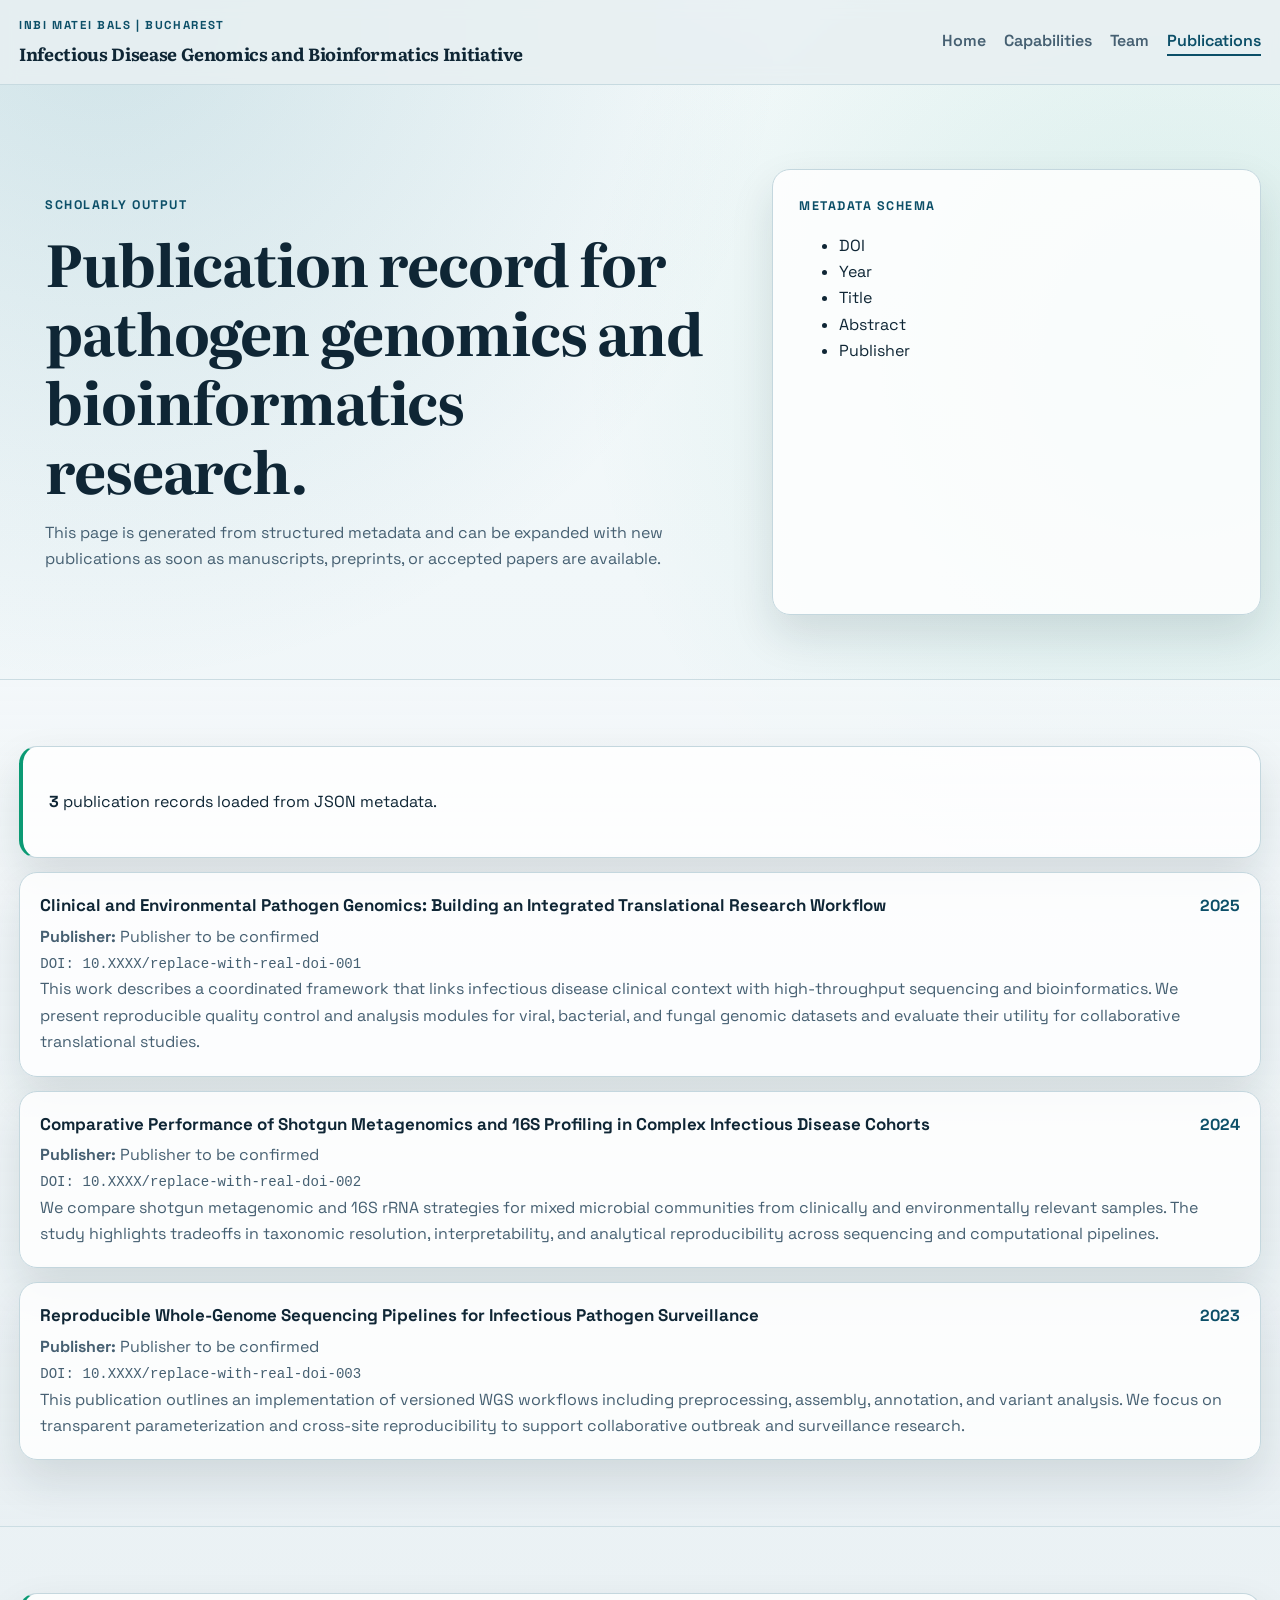
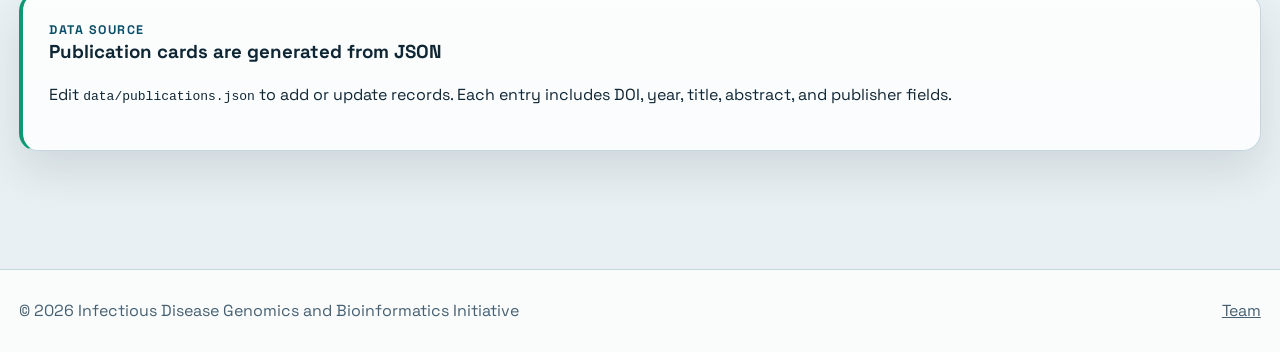
==== publications.html @ 913b8e95 "template expanding" ====
<!doctype html>
<html lang="en">
<head>
  <meta charset="utf-8">
  <meta name="viewport" content="width=device-width, initial-scale=1">
  <title>Publications | Infectious Disease Genomics and Bioinformatics Initiative</title>
  <meta name="description" content="Selected publications and output from pathogen genomics and metagenomics collaborations.">
  <meta name="theme-color" content="#0c4f68">
  <link rel="preconnect" href="https://fonts.googleapis.com">
  <link rel="preconnect" href="https://fonts.gstatic.com" crossorigin>
  <link href="https://fonts.googleapis.com/css2?family=Literata:opsz,wght@7..72,600;7..72,700&family=Space+Grotesk:wght@400;500;700&display=swap" rel="stylesheet">
  <link rel="stylesheet" href="styles.css">
</head>
<body>
  <div class="site">
    <header class="site-header">
      <div class="container header-row">
        <a class="brand" href="index.html">
          <span class="brand-kicker">INBI Matei Bals | Bucharest</span>
          <span class="brand-title">Infectious Disease Genomics and Bioinformatics Initiative</span>
        </a>
        <nav class="nav" aria-label="Main navigation">
          <a href="index.html">Home</a>
          <a href="capabilities.html">Capabilities</a>
          <a href="team.html">Team</a>
          <a class="is-active" href="publications.html">Publications</a>
        </nav>
      </div>
    </header>

    <main>
      <section class="hero">
        <div class="container hero-grid">
          <article class="hero-copy">
            <p class="kicker">Scholarly Output</p>
            <h1>Publication record for pathogen genomics and bioinformatics research.</h1>
            <p class="lead">
              This page is generated from structured metadata and can be expanded with new publications
              as soon as manuscripts, preprints, or accepted papers are available.
            </p>
          </article>
          <aside class="hero-panel">
            <p class="kicker">Metadata Schema</p>
            <ul>
              <li>DOI</li>
              <li>Year</li>
              <li>Title</li>
              <li>Abstract</li>
              <li>Publisher</li>
            </ul>
          </aside>
        </div>
      </section>

      <section class="section section-soft">
        <div class="container">
          <div id="pub-count" class="notice" style="margin-bottom:14px;"></div>
          <div id="publication-list" class="data-layout" aria-live="polite"></div>
        </div>
      </section>

      <section class="section">
        <div class="container notice">
          <p class="kicker">Data Source</p>
          <h3>Publication cards are generated from JSON</h3>
          <p>
            Edit <code>data/publications.json</code> to add or update records. Each entry includes DOI, year,
            title, abstract, and publisher fields.
          </p>
        </div>
      </section>
    </main>

    <footer class="site-footer">
      <div class="container footer-row">
        <p>&copy; <span data-year></span> Infectious Disease Genomics and Bioinformatics Initiative</p>
        <p><a href="team.html">Team</a></p>
      </div>
    </footer>
  </div>
  <script src="scripts/site.js"></script>
  <script src="scripts/publications.js"></script>
</body>
</html>
---- styles.css ----
:root {
  --bg: #e7eff2;
  --panel: #ffffff;
  --panel-soft: #f4f8fa;
  --text: #0f2635;
  --muted: #466072;
  --line: #c4d7de;
  --brand: #0f6f88;
  --brand-deep: #0c4f68;
  --accent: #0b9a74;
  --radius: 18px;
  --shadow: 0 20px 44px rgba(15, 38, 53, 0.12);
  --page-max: 1720px;
}

* {
  box-sizing: border-box;
}

html {
  scroll-behavior: smooth;
}

body {
  margin: 0;
  font-family: "Space Grotesk", "Segoe UI", sans-serif;
  color: var(--text);
  background: radial-gradient(circle at 8% 0%, rgba(15, 111, 136, 0.16), transparent 30%),
    radial-gradient(circle at 92% 18%, rgba(11, 154, 116, 0.12), transparent 30%),
    linear-gradient(180deg, #f5fafb 0%, #edf4f7 58%, #e8eff2 100%);
  line-height: 1.65;
}

a {
  color: inherit;
}

.site {
  min-height: 100vh;
}

.container {
  width: min(var(--page-max), calc(100vw - 2.4rem));
  margin: 0 auto;
}

.site-header {
  position: sticky;
  top: 0;
  z-index: 110;
  backdrop-filter: blur(8px);
  background: rgba(231, 239, 242, 0.88);
  border-bottom: 1px solid rgba(196, 215, 222, 0.9);
}

.header-row {
  min-height: 84px;
  display: flex;
  align-items: center;
  justify-content: space-between;
  gap: 18px;
}

.brand {
  text-decoration: none;
  display: grid;
  gap: 4px;
}

.brand-kicker {
  font-size: 0.72rem;
  letter-spacing: 0.14em;
  text-transform: uppercase;
  color: var(--brand-deep);
  font-weight: 700;
}

.brand-title {
  font-family: "Literata", "Georgia", serif;
  font-weight: 700;
  letter-spacing: -0.02em;
  font-size: 1.1rem;
}

.nav {
  display: flex;
  align-items: center;
  gap: 18px;
  flex-wrap: wrap;
}

.nav a {
  text-decoration: none;
  color: var(--muted);
  font-weight: 600;
  border-bottom: 2px solid transparent;
  transition: color 180ms ease, border-color 180ms ease;
}

.nav a:hover,
.nav a:focus-visible,
.nav a.is-active {
  color: var(--brand-deep);
  border-color: var(--brand-deep);
}

.hero {
  padding: 84px 0 64px;
}

.hero-grid {
  display: grid;
  grid-template-columns: 1.2fr 0.8fr;
  gap: 20px;
  align-items: stretch;
}

.hero-panel,
.card,
.metric,
.notice {
  border: 1px solid var(--line);
  border-radius: var(--radius);
  background: rgba(255, 255, 255, 0.84);
  box-shadow: var(--shadow);
}

.hero-copy,
.hero-panel,
.card,
.notice {
  padding: 26px;
}

.kicker {
  margin: 0;
  text-transform: uppercase;
  letter-spacing: 0.12em;
  font-size: 0.78rem;
  font-weight: 700;
  color: var(--brand-deep);
}

h1,
h2,
h3,
h4 {
  margin-top: 0;
  line-height: 1.2;
}

h1,
h2 {
  font-family: "Literata", "Georgia", serif;
  letter-spacing: -0.02em;
}

h1 {
  margin: 12px 0 14px;
  font-size: clamp(2rem, 4.5vw, 3.8rem);
  max-width: 22ch;
}

h2 {
  margin-bottom: 14px;
  font-size: clamp(1.4rem, 3vw, 2.45rem);
}

.lead {
  color: var(--muted);
  max-width: 66ch;
}

.hero-actions {
  margin-top: 26px;
  display: flex;
  flex-wrap: wrap;
  gap: 12px;
}

.btn {
  display: inline-flex;
  align-items: center;
  justify-content: center;
  text-decoration: none;
  border-radius: 999px;
  padding: 11px 18px;
  border: 1px solid transparent;
  font-weight: 700;
  transition: transform 180ms ease, box-shadow 180ms ease;
}

.btn:hover {
  transform: translateY(-1px);
}

.btn-primary {
  color: #ffffff;
  background: linear-gradient(125deg, var(--brand-deep), var(--brand));
  box-shadow: 0 10px 24px rgba(12, 79, 104, 0.3);
}

.btn-secondary {
  color: var(--brand-deep);
  border-color: var(--brand-deep);
  background: rgba(255, 255, 255, 0.7);
}

.metric-grid {
  display: grid;
  grid-template-columns: repeat(3, minmax(0, 1fr));
  gap: 12px;
  margin-top: 18px;
}

.metric {
  padding: 16px;
  background: var(--panel-soft);
}

.metric h3 {
  margin: 0;
  font-size: 2rem;
}

.metric p {
  margin: 6px 0 0;
  color: var(--muted);
  font-size: 0.92rem;
}

.section {
  padding: 66px 0;
}

.section-soft {
  background: linear-gradient(180deg, rgba(244, 248, 250, 0.8), rgba(232, 239, 242, 0.56));
  border-top: 1px solid rgba(196, 215, 222, 0.8);
  border-bottom: 1px solid rgba(196, 215, 222, 0.8);
}

.section-grid {
  display: grid;
  grid-template-columns: repeat(2, minmax(0, 1fr));
  gap: 16px;
}

.grid-3 {
  display: grid;
  grid-template-columns: repeat(3, minmax(0, 1fr));
  gap: 14px;
}

.card h3 {
  margin-bottom: 8px;
  font-size: 1.06rem;
}

.card p {
  margin: 0;
  color: var(--muted);
}

.card ul {
  margin: 10px 0 0;
  padding-left: 20px;
  color: var(--muted);
}

.notice {
  border-left: 4px solid var(--accent);
}

.data-layout {
  display: grid;
  gap: 14px;
}

.person-card {
  display: grid;
  grid-template-columns: 140px 1fr;
  gap: 16px;
  align-items: start;
}

.person-image {
  width: 140px;
  height: 140px;
  border-radius: 14px;
  border: 1px solid var(--line);
  object-fit: cover;
  background: linear-gradient(145deg, rgba(12, 79, 104, 0.1), rgba(11, 154, 116, 0.08));
}

.person-image.placeholder {
  display: grid;
  place-items: center;
  color: var(--brand-deep);
  font-weight: 700;
  font-size: 0.74rem;
  letter-spacing: 0.08em;
  text-transform: uppercase;
}

.person-meta p {
  margin: 6px 0 0;
}

.person-role {
  font-weight: 700;
  color: var(--brand-deep);
}

.pub-card {
  padding: 20px;
}

.pub-header {
  display: flex;
  justify-content: space-between;
  gap: 12px;
  align-items: baseline;
  flex-wrap: wrap;
}

.pub-year {
  color: var(--brand-deep);
  font-weight: 700;
}

.pub-doi {
  font-family: ui-monospace, SFMono-Regular, Menlo, Consolas, "Liberation Mono", monospace;
  font-size: 0.88rem;
}

.pub-abstract {
  margin-top: 10px;
  color: var(--muted);
}

.empty-state {
  padding: 20px;
  border: 1px dashed var(--line);
  border-radius: 14px;
  color: var(--muted);
  background: rgba(255, 255, 255, 0.7);
}

.site-footer {
  margin-top: 52px;
  border-top: 1px solid var(--line);
  background: rgba(255, 255, 255, 0.8);
}

.footer-row {
  min-height: 82px;
  display: flex;
  align-items: center;
  justify-content: space-between;
  gap: 12px;
  flex-wrap: wrap;
}

.footer-row p {
  margin: 0;
  color: var(--muted);
}

@media (max-width: 1150px) {
  .hero-grid,
  .section-grid,
  .grid-3,
  .metric-grid {
    grid-template-columns: 1fr;
  }

  .person-card {
    grid-template-columns: 1fr;
  }

  .person-image {
    width: 100%;
    max-width: 260px;
    height: 220px;
  }
}

@media (max-width: 860px) {
  .site-header {
    position: static;
  }

  .header-row {
    padding: 10px 0;
    align-items: flex-start;
    flex-direction: column;
  }

  .hero {
    padding-top: 48px;
  }
}

@media (prefers-reduced-motion: reduce) {
  html {
    scroll-behavior: auto;
  }

  * {
    animation-duration: 0.01ms !important;
    animation-iteration-count: 1 !important;
    transition-duration: 0.01ms !important;
  }
}
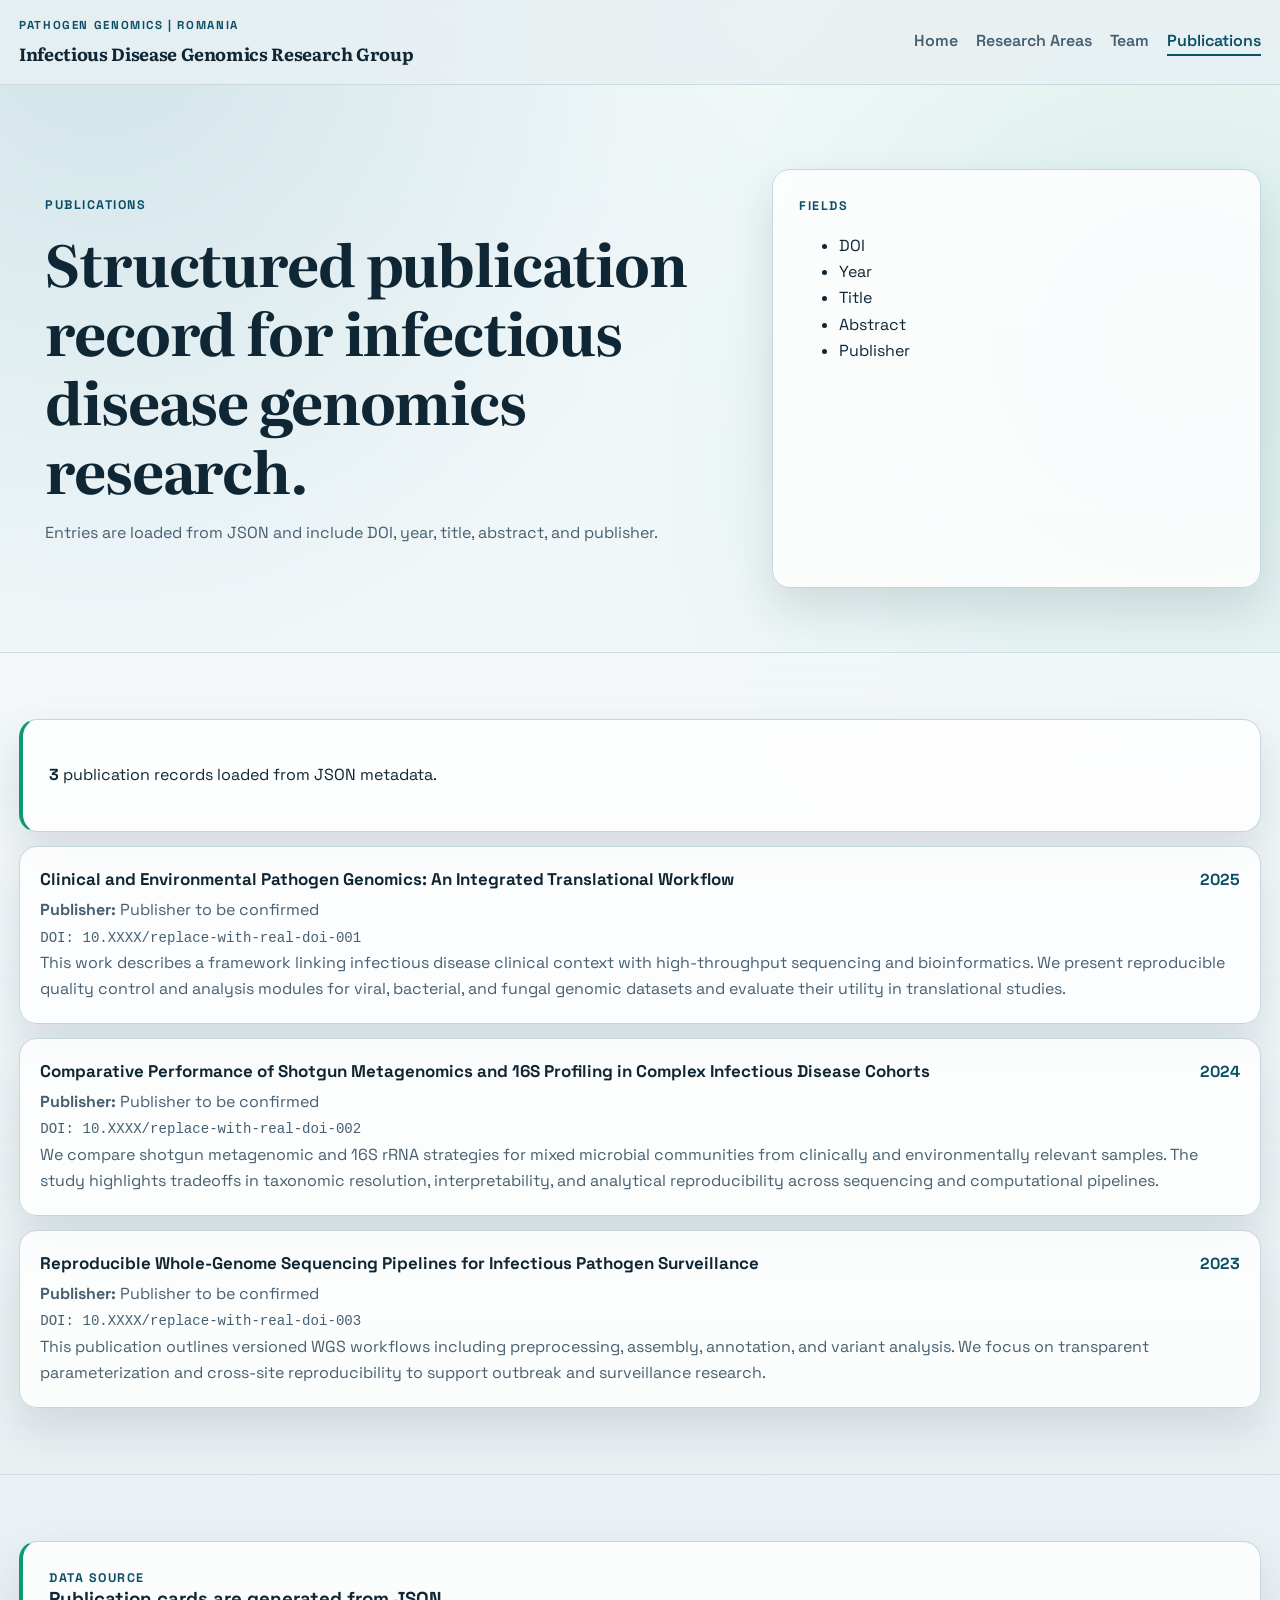
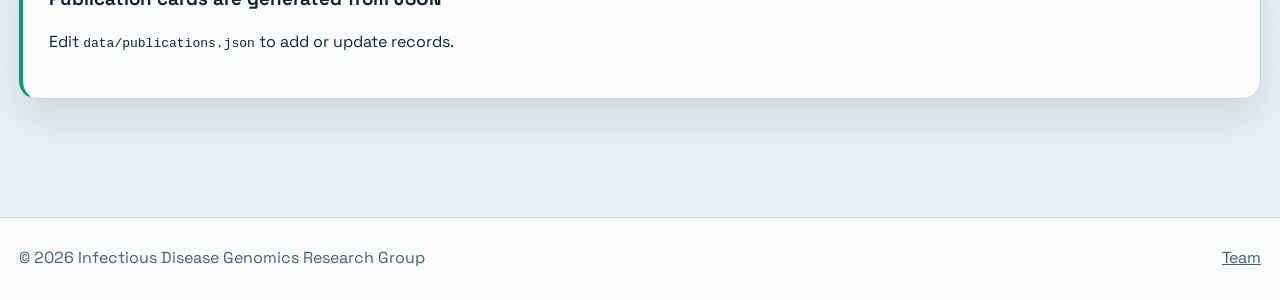
==== commit ab8757da: "template expanding" ====
--- a/publications.html
+++ b/publications.html
@@ -3,8 +3,8 @@
 <head>
   <meta charset="utf-8">
   <meta name="viewport" content="width=device-width, initial-scale=1">
-  <title>Publications | Infectious Disease Genomics and Bioinformatics Initiative</title>
-  <meta name="description" content="Selected publications and output from pathogen genomics and metagenomics collaborations.">
+  <title>Publications | Infectious Disease Genomics Research Group</title>
+  <meta name="description" content="Selected publications in pathogen genomics and metagenomics research.">
   <meta name="theme-color" content="#0c4f68">
   <link rel="preconnect" href="https://fonts.googleapis.com">
   <link rel="preconnect" href="https://fonts.gstatic.com" crossorigin>
@@ -16,12 +16,12 @@
     <header class="site-header">
       <div class="container header-row">
         <a class="brand" href="index.html">
-          <span class="brand-kicker">INBI Matei Bals | Bucharest</span>
-          <span class="brand-title">Infectious Disease Genomics and Bioinformatics Initiative</span>
+          <span class="brand-kicker">Pathogen Genomics | Romania</span>
+          <span class="brand-title">Infectious Disease Genomics Research Group</span>
         </a>
         <nav class="nav" aria-label="Main navigation">
           <a href="index.html">Home</a>
-          <a href="capabilities.html">Capabilities</a>
+          <a href="research-areas.html">Research Areas</a>
           <a href="team.html">Team</a>
           <a class="is-active" href="publications.html">Publications</a>
         </nav>
@@ -32,15 +32,14 @@
       <section class="hero">
         <div class="container hero-grid">
           <article class="hero-copy">
-            <p class="kicker">Scholarly Output</p>
-            <h1>Publication record for pathogen genomics and bioinformatics research.</h1>
+            <p class="kicker">Publications</p>
+            <h1>Structured publication record for infectious disease genomics research.</h1>
             <p class="lead">
-              This page is generated from structured metadata and can be expanded with new publications
-              as soon as manuscripts, preprints, or accepted papers are available.
+              Entries are loaded from JSON and include DOI, year, title, abstract, and publisher.
             </p>
           </article>
           <aside class="hero-panel">
-            <p class="kicker">Metadata Schema</p>
+            <p class="kicker">Fields</p>
             <ul>
               <li>DOI</li>
               <li>Year</li>
@@ -63,17 +62,14 @@
         <div class="container notice">
           <p class="kicker">Data Source</p>
           <h3>Publication cards are generated from JSON</h3>
-          <p>
-            Edit <code>data/publications.json</code> to add or update records. Each entry includes DOI, year,
-            title, abstract, and publisher fields.
-          </p>
+          <p>Edit <code>data/publications.json</code> to add or update records.</p>
         </div>
       </section>
     </main>
 
     <footer class="site-footer">
       <div class="container footer-row">
-        <p>&copy; <span data-year></span> Infectious Disease Genomics and Bioinformatics Initiative</p>
+        <p>&copy; <span data-year></span> Infectious Disease Genomics Research Group</p>
         <p><a href="team.html">Team</a></p>
       </div>
     </footer>
